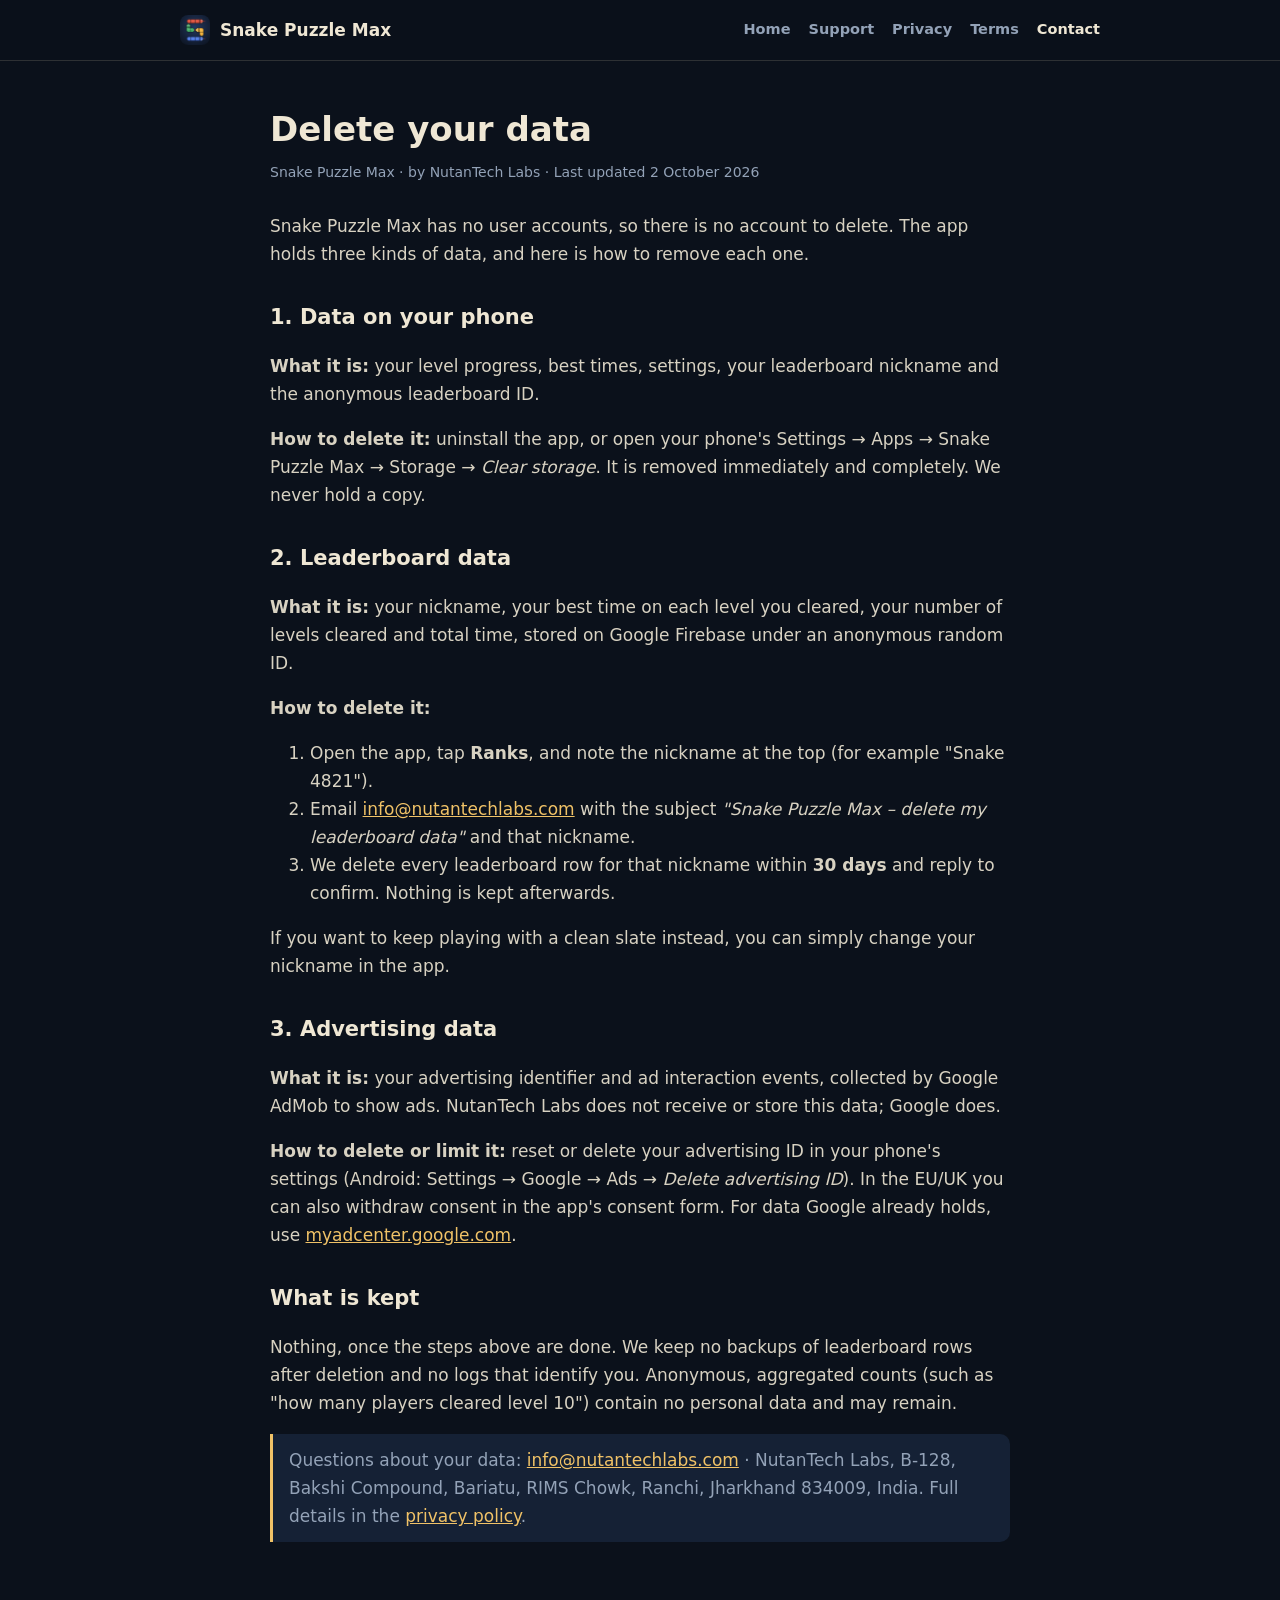
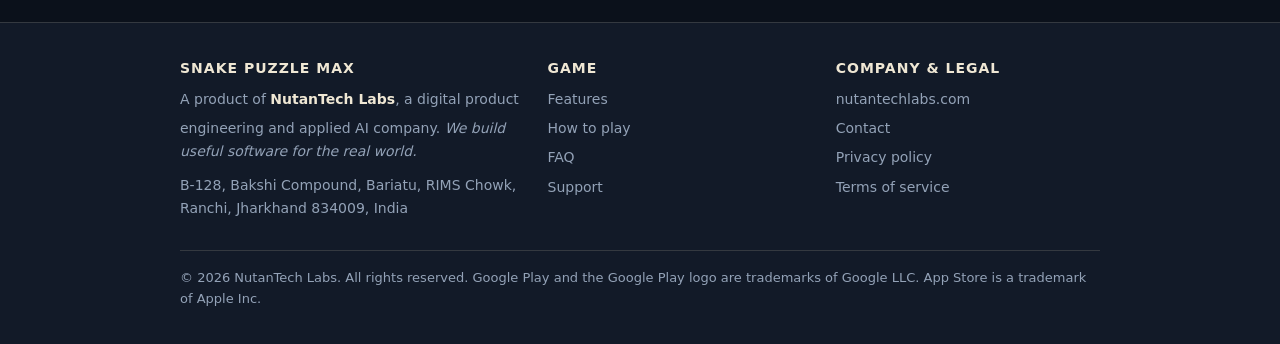
==== delete-data.html @ 8e87e4e0 "Delete-your-data page Co-Authored-By: Claude Fable 5.1 <noreply@anthropic.com>" ====
<!doctype html>
<html lang="en">
<head>
<meta charset="utf-8">
<meta name="viewport" content="width=device-width, initial-scale=1">
<title>Delete your data – Snake Puzzle Max</title>
<meta name="description" content="How to delete the data Snake Puzzle Max (by NutanTech Labs) holds about you: on your device, on the leaderboard, and with the ad network.">
<link rel="canonical" href="https://amanchhing.github.io/snake-puzzle-max/delete-data.html">
<link rel="icon" href="icon.png" type="image/png">
<link rel="apple-touch-icon" href="icon.png">
<meta property="og:type" content="website">
<meta property="og:site_name" content="Snake Puzzle Max">
<meta property="og:title" content="Delete your data – Snake Puzzle Max">
<meta property="og:description" content="Get in touch with NutanTech Labs about Snake Puzzle Max: support, bug reports, data requests, press and business enquiries.">
<meta property="og:url" content="https://amanchhing.github.io/snake-puzzle-max/delete-data.html">
<meta property="og:image" content="https://amanchhing.github.io/snake-puzzle-max/feature.png">
<meta name="twitter:card" content="summary_large_image">
<meta name="theme-color" content="#0b111b">
<link rel="stylesheet" href="styles.css">
</head>
<body>
<header class="nav"><div class="wrap">
  <a class="brand" href="index.html"><img src="icon.png" alt=""> Snake Puzzle Max</a>
  <nav><a href="index.html">Home</a><a href="support.html">Support</a><a href="privacy.html">Privacy</a><a href="terms.html">Terms</a><a href="delete-data.html" aria-current="page">Contact</a></nav>
</div></header>

<main class="doc"><div class="wrap">
  <h1>Delete your data</h1>
  <div class="meta">Snake Puzzle Max · by NutanTech Labs · Last updated 2 October 2026</div>

  <p>Snake Puzzle Max has no user accounts, so there is no account to delete. The app holds three kinds of data, and here is how to remove each one.</p>

  <h2>1. Data on your phone</h2>
  <p><strong>What it is:</strong> your level progress, best times, settings, your leaderboard nickname and the anonymous leaderboard ID.</p>
  <p><strong>How to delete it:</strong> uninstall the app, or open your phone's Settings → Apps → Snake Puzzle Max → Storage → <em>Clear storage</em>. It is removed immediately and completely. We never hold a copy.</p>

  <h2>2. Leaderboard data</h2>
  <p><strong>What it is:</strong> your nickname, your best time on each level you cleared, your number of levels cleared and total time, stored on Google Firebase under an anonymous random ID.</p>
  <p><strong>How to delete it:</strong></p>
  <ol>
    <li>Open the app, tap <strong>Ranks</strong>, and note the nickname at the top (for example "Snake 4821").</li>
    <li>Email <a href="mailto:info@nutantechlabs.com?subject=Snake%20Puzzle%20Max%20%E2%80%93%20delete%20my%20leaderboard%20data">info@nutantechlabs.com</a> with the subject <em>"Snake Puzzle Max – delete my leaderboard data"</em> and that nickname.</li>
    <li>We delete every leaderboard row for that nickname within <strong>30 days</strong> and reply to confirm. Nothing is kept afterwards.</li>
  </ol>
  <p>If you want to keep playing with a clean slate instead, you can simply change your nickname in the app.</p>

  <h2>3. Advertising data</h2>
  <p><strong>What it is:</strong> your advertising identifier and ad interaction events, collected by Google AdMob to show ads. NutanTech Labs does not receive or store this data; Google does.</p>
  <p><strong>How to delete or limit it:</strong> reset or delete your advertising ID in your phone's settings (Android: Settings → Google → Ads → <em>Delete advertising ID</em>). In the EU/UK you can also withdraw consent in the app's consent form. For data Google already holds, use <a href="https://myadcenter.google.com" target="_blank" rel="noopener">myadcenter.google.com</a>.</p>

  <h2>What is kept</h2>
  <p>Nothing, once the steps above are done. We keep no backups of leaderboard rows after deletion and no logs that identify you. Anonymous, aggregated counts (such as "how many players cleared level 10") contain no personal data and may remain.</p>

  <div class="note">Questions about your data: <a href="mailto:info@nutantechlabs.com">info@nutantechlabs.com</a> · NutanTech Labs, B-128, Bakshi Compound, Bariatu, RIMS Chowk, Ranchi, Jharkhand 834009, India. Full details in the <a href="privacy.html">privacy policy</a>.</div>
</div></main>
<footer><div class="wrap">
  <div>
    <h4>Snake Puzzle Max</h4>
    <p style="margin:0 0 10px">A product of <a class="ntl" href="https://nutantechlabs.com" target="_blank" rel="noopener">NutanTech Labs</a>, a digital product engineering and applied AI company. <em>We build useful software for the real world.</em></p>
    <p style="margin:0">B-128, Bakshi Compound, Bariatu, RIMS Chowk,<br>Ranchi, Jharkhand 834009, India</p>
  </div>
  <div>
    <h4>Game</h4>
    <a href="index.html#features">Features</a>
    <a href="index.html#how">How to play</a>
    <a href="index.html#faq">FAQ</a>
    <a href="support.html">Support</a>
  </div>
  <div>
    <h4>Company &amp; legal</h4>
    <a href="https://nutantechlabs.com" target="_blank" rel="noopener">nutantechlabs.com</a>
    <a href="contact.html">Contact</a>
    <a href="privacy.html">Privacy policy</a>
    <a href="terms.html">Terms of service</a>
  </div>
  <div class="legal">© 2026 NutanTech Labs. All rights reserved. Google Play and the Google Play logo are trademarks of Google LLC. App Store is a trademark of Apple Inc.</div>
</div></footer>
</body>
</html>
---- styles.css ----
:root {
  --bg: #0b111b; --bg2: #121a28; --panel: #152135; --panel2: #1b2742;
  --ink: #efe7d4; --soft: #93a2b7; --gold: #f0c267; --gold2: #d8a445;
  --line: rgba(228,215,183,.16); --blue: #4ea3ff;
}
* { box-sizing: border-box; }
html { scroll-behavior: smooth; }
body { margin: 0; background: var(--bg); color: var(--ink);
  font: 17px/1.65 -apple-system, system-ui, "Segoe UI", Roboto, Helvetica, Arial, sans-serif; }
a { color: var(--gold); }
img { max-width: 100%; }
.wrap { max-width: 960px; margin: 0 auto; padding: 0 20px; }

/* nav */
.nav { position: sticky; top: 0; z-index: 10; background: rgba(11,17,27,.86); backdrop-filter: blur(10px);
  border-bottom: 1px solid var(--line); }
.nav .wrap { display: flex; align-items: center; gap: 14px; height: 60px; }
.brand { display: flex; align-items: center; gap: 10px; color: var(--ink); text-decoration: none; font-weight: 800; white-space: nowrap; }
.brand img { width: 30px; height: 30px; border-radius: 8px; }
.nav nav { margin-left: auto; display: flex; gap: 18px; flex-wrap: wrap; }
.nav nav a { color: var(--soft); text-decoration: none; font-size: 14.5px; font-weight: 600; }
.nav nav a:hover, .nav nav a[aria-current] { color: var(--ink); }

/* hero */
.hero { background: radial-gradient(1100px 600px at 50% -20%, #243a63, var(--bg) 70%); padding: 56px 0 36px; }
.hero .wrap { display: grid; grid-template-columns: 1.2fr 1fr; gap: 36px; align-items: center; }
.hero h1 { font-size: 46px; line-height: 1.08; margin: 0 0 8px; }
.hero h1 small { display: block; font-size: 13px; letter-spacing: 3px; color: var(--gold); font-weight: 800; margin-bottom: 10px; }
.hero p.lead { font-size: 19px; color: var(--soft); margin: 0 0 22px; }
.hero .art img { border-radius: 18px; border: 1px solid var(--line); box-shadow: 0 24px 60px rgba(0,0,0,.55); }
.stores { display: flex; gap: 12px; flex-wrap: wrap; }
.btn { display: inline-flex; align-items: center; gap: 8px; padding: 12px 20px; border-radius: 999px;
  border: 1.5px solid var(--gold); color: var(--ink); text-decoration: none; font-weight: 700; background: var(--panel); }
.btn.primary { background: var(--gold); color: #1a1206; }
.btn.soon { opacity: .6; border-color: var(--line); cursor: default; }
.by { margin-top: 18px; font-size: 13.5px; color: var(--soft); }
.by a { color: var(--ink); font-weight: 700; text-decoration: none; border-bottom: 1px solid var(--line); }

/* sections */
section { padding: 44px 0; border-top: 1px solid var(--line); }
h2 { font-size: 28px; margin: 0 0 6px; }
.sub { color: var(--soft); margin: 0 0 26px; }
.grid { display: grid; grid-template-columns: repeat(auto-fit, minmax(230px, 1fr)); gap: 14px; }
.card { background: var(--panel); border: 1px solid var(--line); border-radius: 14px; padding: 20px; }
.card h3 { margin: 0 0 6px; font-size: 16px; color: var(--gold); }
.card p { margin: 0; color: var(--soft); font-size: 15px; }
.shots { display: grid; grid-template-columns: repeat(auto-fit, minmax(170px, 1fr)); gap: 16px; }
.shots figure { margin: 0; }
.shots img { border-radius: 16px; border: 1px solid var(--line); box-shadow: 0 14px 34px rgba(0,0,0,.5); }
.shots figcaption { font-size: 13px; color: var(--soft); margin-top: 8px; text-align: center; }
ol.steps { counter-reset: s; list-style: none; padding: 0; margin: 0; display: grid; gap: 12px; }
ol.steps li { background: var(--panel); border: 1px solid var(--line); border-radius: 12px; padding: 14px 16px 14px 58px; position: relative; }
ol.steps li::before { counter-increment: s; content: counter(s); position: absolute; left: 16px; top: 12px; width: 30px; height: 30px;
  border-radius: 50%; background: var(--gold); color: #1a1206; font-weight: 900; display: grid; place-items: center; }
details { background: var(--panel); border: 1px solid var(--line); border-radius: 12px; padding: 4px 16px; margin-bottom: 10px; }
summary { cursor: pointer; font-weight: 700; padding: 10px 0; }
details p { color: var(--soft); margin: 0 0 12px; }

/* documents */
.doc { padding: 40px 0 60px; }
.doc .wrap { max-width: 780px; }
.doc h1 { font-size: 34px; margin: 0 0 4px; }
.doc .meta { color: var(--soft); font-size: 14px; margin-bottom: 28px; }
.doc h2 { font-size: 21px; margin: 32px 0 8px; }
.doc h3 { font-size: 17px; margin: 22px 0 6px; }
.doc p, .doc li { color: #d8d2c2; }
.doc table { width: 100%; border-collapse: collapse; font-size: 15px; margin: 10px 0 18px; }
.doc th, .doc td { text-align: left; padding: 9px 10px; border-bottom: 1px solid var(--line); vertical-align: top; }
.doc th { color: var(--gold); font-weight: 700; }
.note { background: var(--panel); border-left: 3px solid var(--gold); padding: 12px 16px; border-radius: 0 10px 10px 0; color: var(--soft); }

/* footer */
footer { border-top: 1px solid var(--line); background: var(--bg2); padding: 34px 0; margin-top: 20px; color: var(--soft); font-size: 14px; }
footer .wrap { display: grid; grid-template-columns: 1.3fr 1fr 1fr; gap: 24px; }
footer h4 { margin: 0 0 8px; color: var(--ink); font-size: 14px; letter-spacing: 1px; text-transform: uppercase; }
footer a { color: var(--soft); text-decoration: none; display: block; margin-bottom: 6px; }
footer a:hover { color: var(--ink); }
footer .legal { grid-column: 1 / -1; border-top: 1px solid var(--line); padding-top: 16px; margin-top: 6px; font-size: 13px; }
.ntl { display: inline-flex; align-items: center; gap: 8px; color: var(--ink); font-weight: 700; }

@media (max-width: 760px) {
  .nav .wrap { height: auto; flex-wrap: wrap; padding: 10px 20px; row-gap: 6px; }
  .nav nav { margin-left: 0; width: 100%; gap: 14px; }
  .nav nav a { font-size: 13.5px; }
  .hero .wrap { grid-template-columns: 1fr; }
  .hero h1 { font-size: 36px; }
  footer .wrap { grid-template-columns: 1fr; }
  .nav nav { gap: 12px; }
}
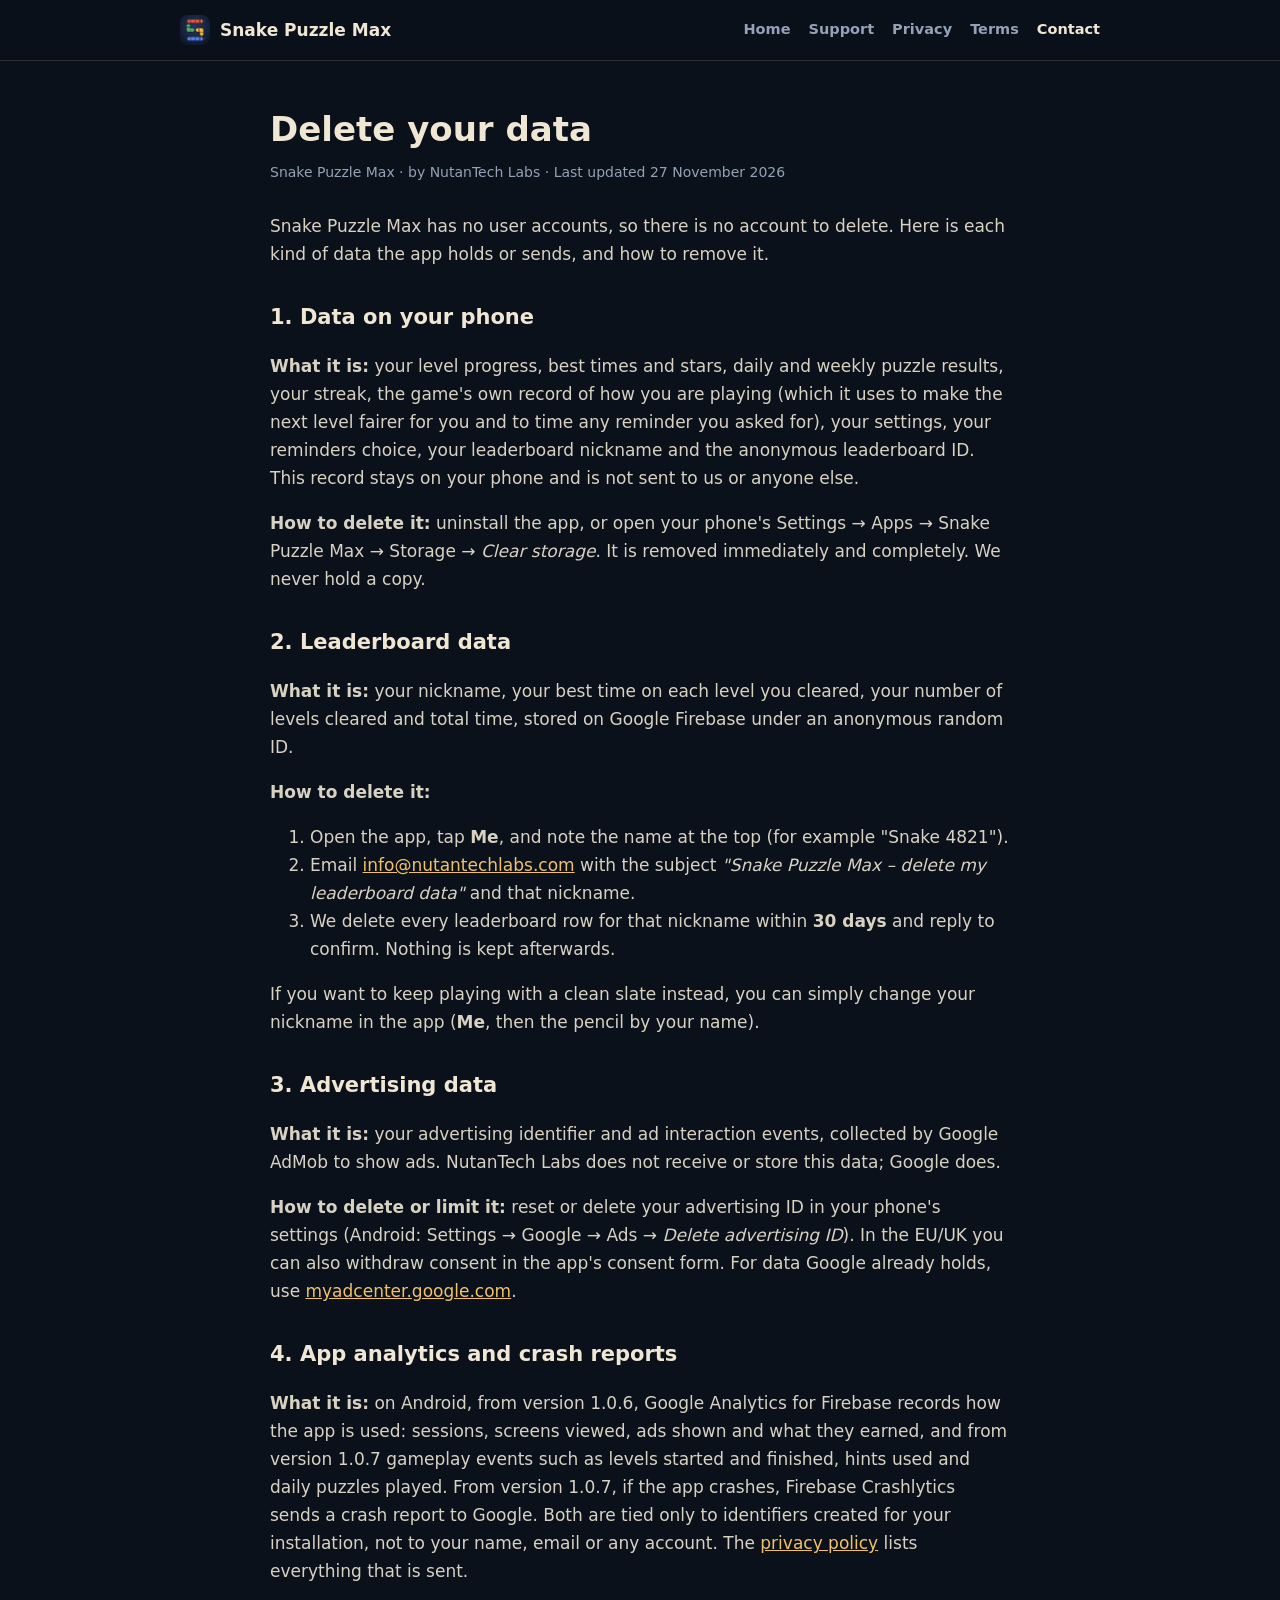
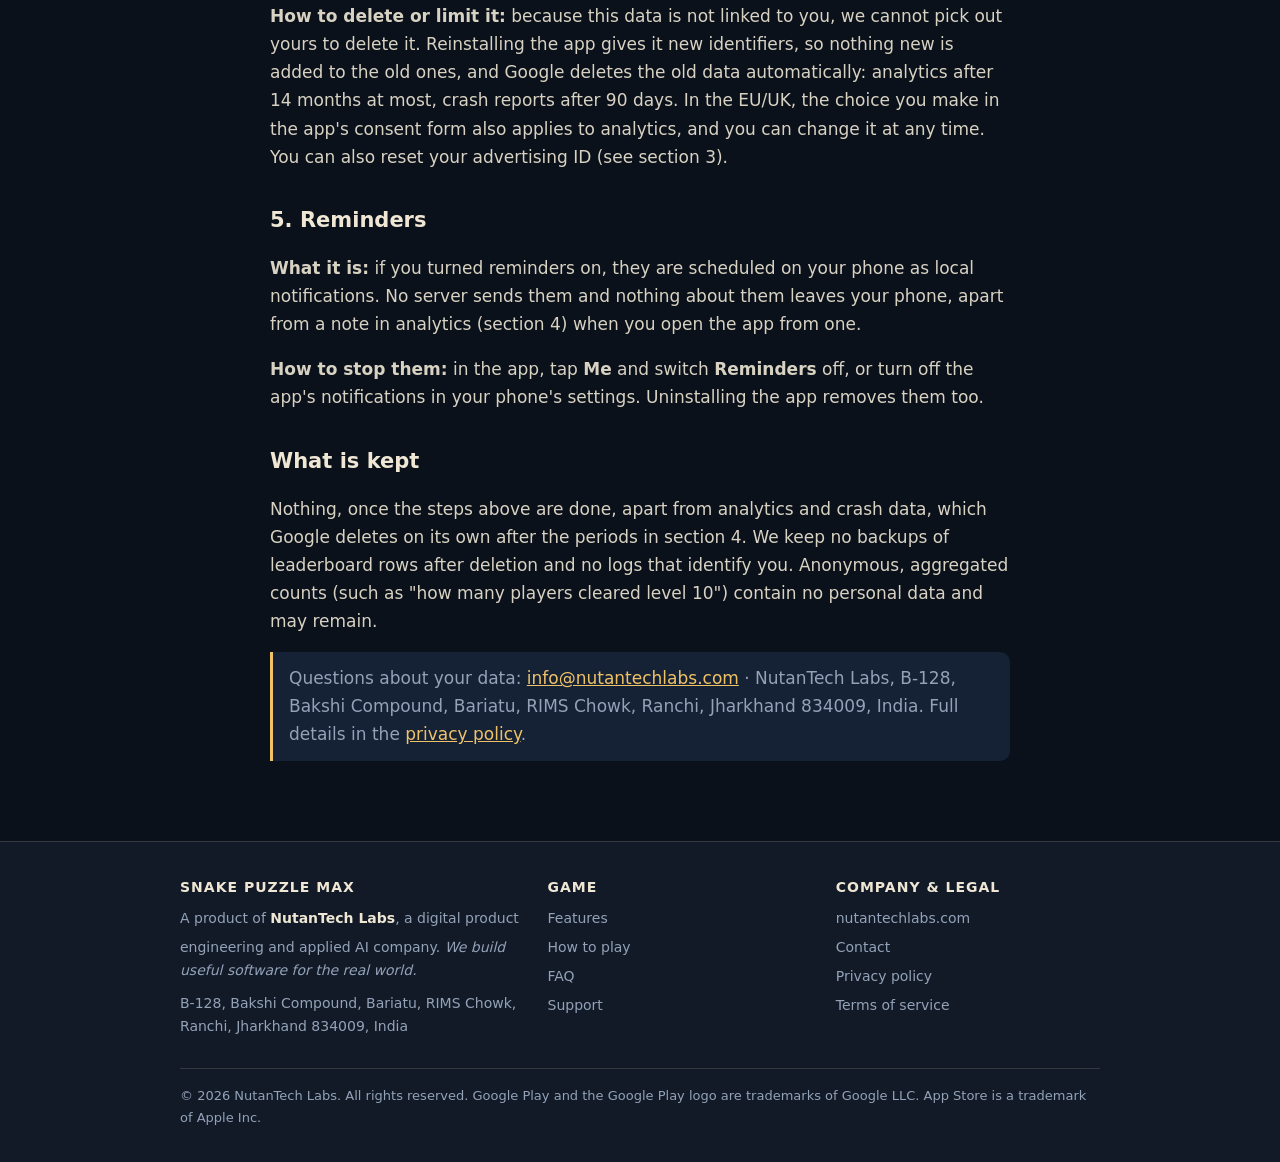
==== commit 921b655f: "Privacy policy and data deletion page for app 1.0.7: gameplay events, crash reports, reminders Co-Au" ====
--- a/delete-data.html
+++ b/delete-data.html
@@ -4,14 +4,14 @@
 <meta charset="utf-8">
 <meta name="viewport" content="width=device-width, initial-scale=1">
 <title>Delete your data – Snake Puzzle Max</title>
-<meta name="description" content="How to delete the data Snake Puzzle Max (by NutanTech Labs) holds about you: on your device, on the leaderboard, and with the ad network.">
+<meta name="description" content="How to delete the data Snake Puzzle Max (by NutanTech Labs) holds about you: on your device, on the leaderboard, with the ad network, and in app analytics and crash reports.">
 <link rel="canonical" href="https://amanchhing.github.io/snake-puzzle-max/delete-data.html">
 <link rel="icon" href="icon.png" type="image/png">
 <link rel="apple-touch-icon" href="icon.png">
 <meta property="og:type" content="website">
 <meta property="og:site_name" content="Snake Puzzle Max">
 <meta property="og:title" content="Delete your data – Snake Puzzle Max">
-<meta property="og:description" content="Get in touch with NutanTech Labs about Snake Puzzle Max: support, bug reports, data requests, press and business enquiries.">
+<meta property="og:description" content="How to delete the data Snake Puzzle Max (by NutanTech Labs) holds about you: on your device, on the leaderboard, with the ad network, and in app analytics and crash reports.">
 <meta property="og:url" content="https://amanchhing.github.io/snake-puzzle-max/delete-data.html">
 <meta property="og:image" content="https://amanchhing.github.io/snake-puzzle-max/feature.png">
 <meta name="twitter:card" content="summary_large_image">
@@ -26,30 +26,38 @@
 
 <main class="doc"><div class="wrap">
   <h1>Delete your data</h1>
-  <div class="meta">Snake Puzzle Max · by NutanTech Labs · Last updated 2 October 2026</div>
+  <div class="meta">Snake Puzzle Max · by NutanTech Labs · Last updated 27 November 2026</div>
 
-  <p>Snake Puzzle Max has no user accounts, so there is no account to delete. The app holds three kinds of data, and here is how to remove each one.</p>
+  <p>Snake Puzzle Max has no user accounts, so there is no account to delete. Here is each kind of data the app holds or sends, and how to remove it.</p>
 
   <h2>1. Data on your phone</h2>
-  <p><strong>What it is:</strong> your level progress, best times, settings, your leaderboard nickname and the anonymous leaderboard ID.</p>
+  <p><strong>What it is:</strong> your level progress, best times and stars, daily and weekly puzzle results, your streak, the game's own record of how you are playing (which it uses to make the next level fairer for you and to time any reminder you asked for), your settings, your reminders choice, your leaderboard nickname and the anonymous leaderboard ID. This record stays on your phone and is not sent to us or anyone else.</p>
   <p><strong>How to delete it:</strong> uninstall the app, or open your phone's Settings → Apps → Snake Puzzle Max → Storage → <em>Clear storage</em>. It is removed immediately and completely. We never hold a copy.</p>
 
   <h2>2. Leaderboard data</h2>
   <p><strong>What it is:</strong> your nickname, your best time on each level you cleared, your number of levels cleared and total time, stored on Google Firebase under an anonymous random ID.</p>
   <p><strong>How to delete it:</strong></p>
   <ol>
-    <li>Open the app, tap <strong>Ranks</strong>, and note the nickname at the top (for example "Snake 4821").</li>
+    <li>Open the app, tap <strong>Me</strong>, and note the name at the top (for example "Snake 4821").</li>
     <li>Email <a href="mailto:info@nutantechlabs.com?subject=Snake%20Puzzle%20Max%20%E2%80%93%20delete%20my%20leaderboard%20data">info@nutantechlabs.com</a> with the subject <em>"Snake Puzzle Max – delete my leaderboard data"</em> and that nickname.</li>
     <li>We delete every leaderboard row for that nickname within <strong>30 days</strong> and reply to confirm. Nothing is kept afterwards.</li>
   </ol>
-  <p>If you want to keep playing with a clean slate instead, you can simply change your nickname in the app.</p>
+  <p>If you want to keep playing with a clean slate instead, you can simply change your nickname in the app (<strong>Me</strong>, then the pencil by your name).</p>
 
   <h2>3. Advertising data</h2>
   <p><strong>What it is:</strong> your advertising identifier and ad interaction events, collected by Google AdMob to show ads. NutanTech Labs does not receive or store this data; Google does.</p>
   <p><strong>How to delete or limit it:</strong> reset or delete your advertising ID in your phone's settings (Android: Settings → Google → Ads → <em>Delete advertising ID</em>). In the EU/UK you can also withdraw consent in the app's consent form. For data Google already holds, use <a href="https://myadcenter.google.com" target="_blank" rel="noopener">myadcenter.google.com</a>.</p>
 
+  <h2>4. App analytics and crash reports</h2>
+  <p><strong>What it is:</strong> on Android, from version 1.0.6, Google Analytics for Firebase records how the app is used: sessions, screens viewed, ads shown and what they earned, and from version 1.0.7 gameplay events such as levels started and finished, hints used and daily puzzles played. From version 1.0.7, if the app crashes, Firebase Crashlytics sends a crash report to Google. Both are tied only to identifiers created for your installation, not to your name, email or any account. The <a href="privacy.html">privacy policy</a> lists everything that is sent.</p>
+  <p><strong>How to delete or limit it:</strong> because this data is not linked to you, we cannot pick out yours to delete it. Reinstalling the app gives it new identifiers, so nothing new is added to the old ones, and Google deletes the old data automatically: analytics after 14 months at most, crash reports after 90 days. In the EU/UK, the choice you make in the app's consent form also applies to analytics, and you can change it at any time. You can also reset your advertising ID (see section 3).</p>
+
+  <h2>5. Reminders</h2>
+  <p><strong>What it is:</strong> if you turned reminders on, they are scheduled on your phone as local notifications. No server sends them and nothing about them leaves your phone, apart from a note in analytics (section 4) when you open the app from one.</p>
+  <p><strong>How to stop them:</strong> in the app, tap <strong>Me</strong> and switch <strong>Reminders</strong> off, or turn off the app's notifications in your phone's settings. Uninstalling the app removes them too.</p>
+
   <h2>What is kept</h2>
-  <p>Nothing, once the steps above are done. We keep no backups of leaderboard rows after deletion and no logs that identify you. Anonymous, aggregated counts (such as "how many players cleared level 10") contain no personal data and may remain.</p>
+  <p>Nothing, once the steps above are done, apart from analytics and crash data, which Google deletes on its own after the periods in section 4. We keep no backups of leaderboard rows after deletion and no logs that identify you. Anonymous, aggregated counts (such as "how many players cleared level 10") contain no personal data and may remain.</p>
 
   <div class="note">Questions about your data: <a href="mailto:info@nutantechlabs.com">info@nutantechlabs.com</a> · NutanTech Labs, B-128, Bakshi Compound, Bariatu, RIMS Chowk, Ranchi, Jharkhand 834009, India. Full details in the <a href="privacy.html">privacy policy</a>.</div>
 </div></main>
